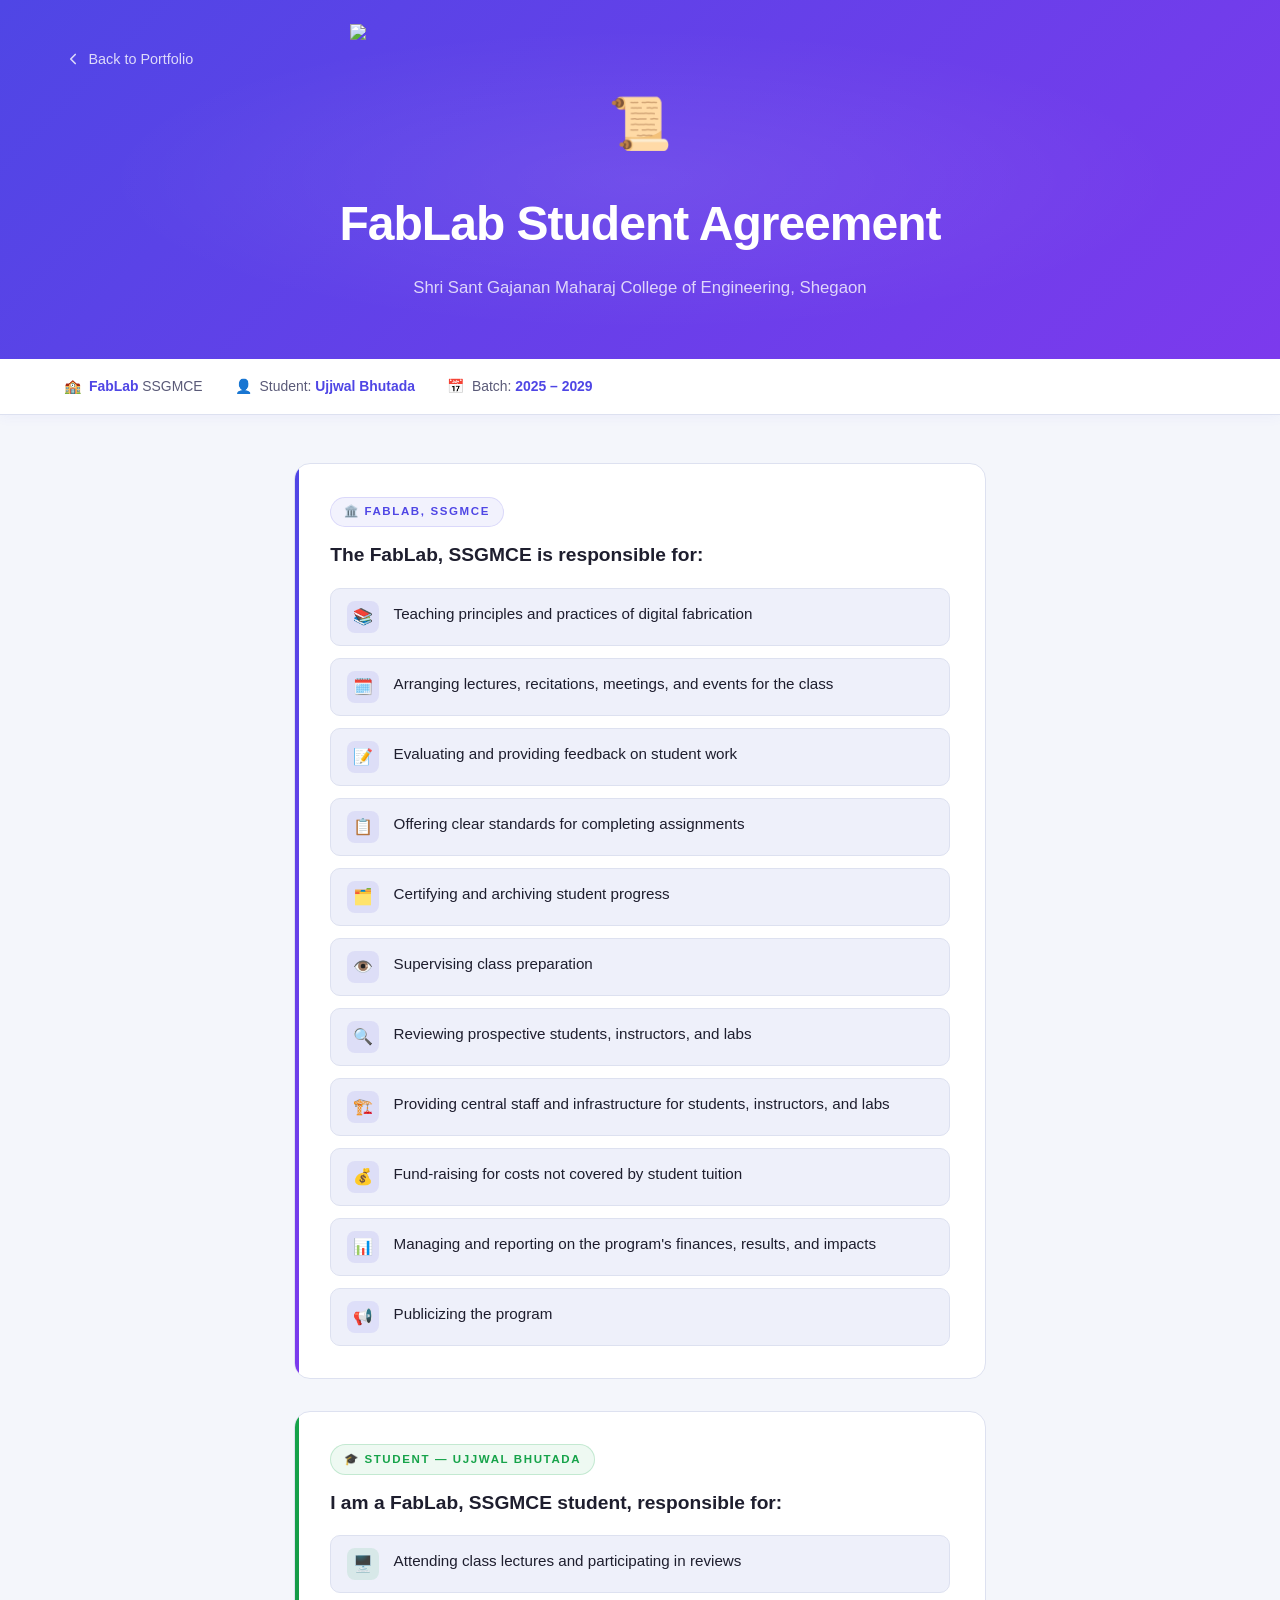
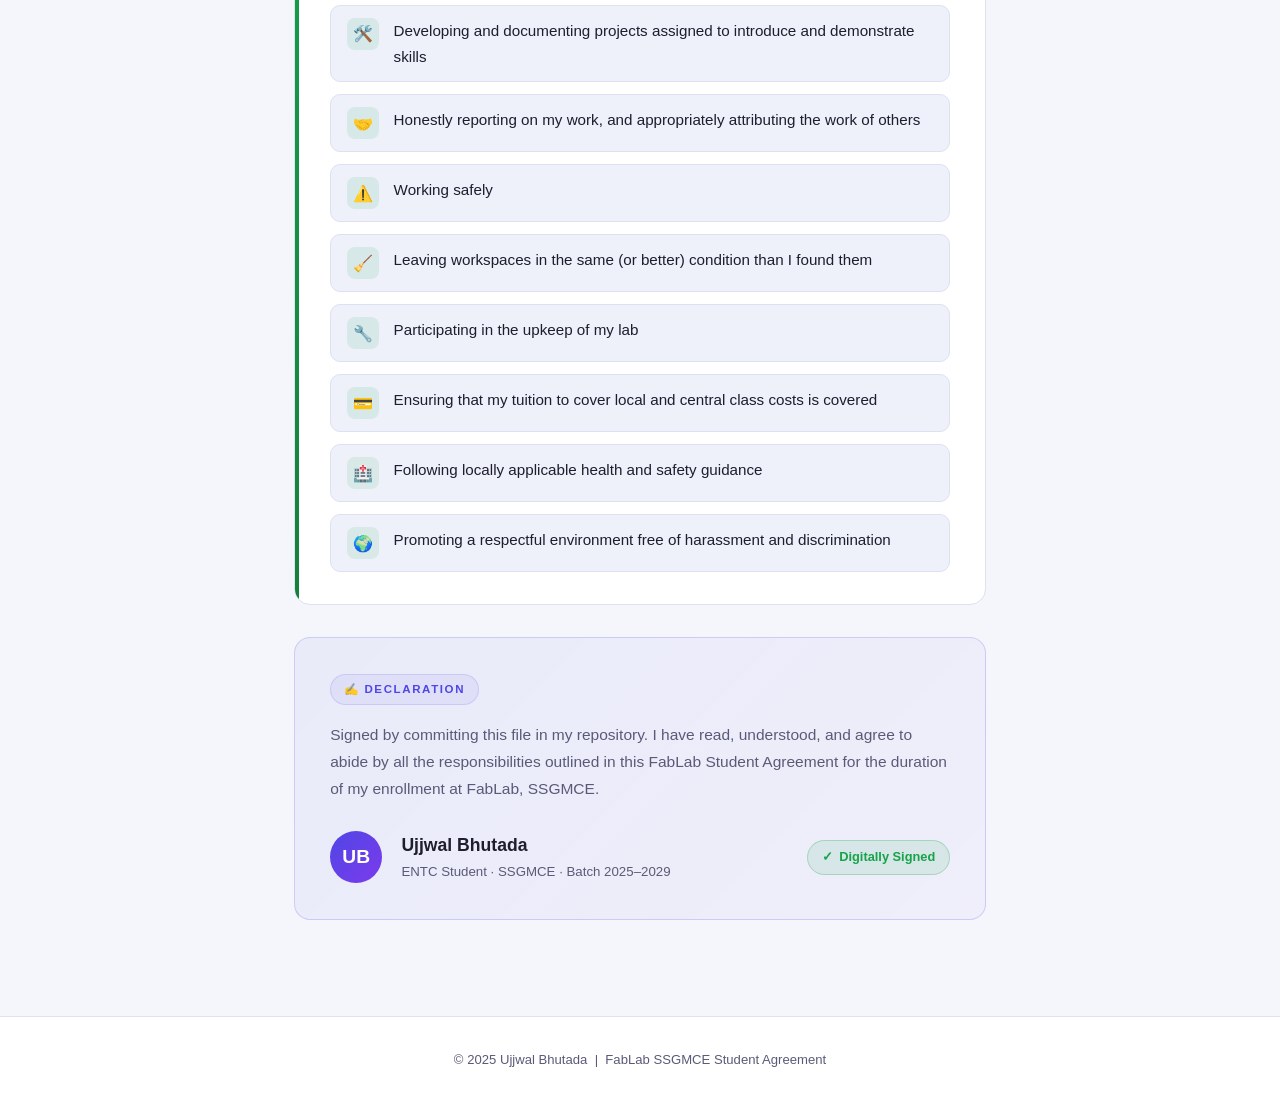
==== agreement.html @ 32186f3f "Add files via upload" ====
<!DOCTYPE html>
<html lang="en">
<head>
<meta charset="UTF-8"/>
<meta name="viewport" content="width=device-width, initial-scale=1.0"/>
<title>FabLab Agreement | Ujjwal Bhutada</title>
 
<link href="https://fonts.googleapis.com/css2?family=Poppins:ital,wght@0,100;0,200;0,300;0,400;0,500;0,600;0,700;0,800;0,900;1,100;1,200;1,300;1,400;1,500;1,600;1,700;1,800;1,900&display=swap">
<style>
  :root {
    --bg: #f4f6fb;
    --surface: #ffffff;
    --card: #eef0fa;
    --border: #dde1f0;
    --accent: #4f46e5;
    --accent3: #16a34a;
    --text: #1e1e2e;
    --muted: #5a5a78;
    --white: #ffffff;
  }

  *, *::before, *::after { box-sizing: border-box; margin: 0; padding: 0; }
  html { scroll-behavior: smooth; }

  body {
    background: var(--bg);
    color: var(--text);
    font-family: 'poppins', sans-serif;
    font-size: 16px;
    line-height: 1.7;
    overflow-x: hidden;
  }

  /* ── HERO BANNER ── */
  .page-hero {
    background: linear-gradient(135deg, #4f46e5 0%, #7c3aed 100%);
    padding: 5rem 5% 3.5rem;
    text-align: center;
    position: relative;
    overflow: hidden;
  }
  .page-hero::before {
    content: '';
    position: absolute; inset: 0;
    background: radial-gradient(ellipse 60% 60% at 50% 50%, rgba(255,255,255,.08) 0%, transparent 70%);
    pointer-events: none;
  }

  .back-btn {
    position: absolute; top: 1.5rem; left: 5%;
    display: inline-flex; align-items: center; gap: .4rem;
    color: rgba(255,255,255,.8);
    text-decoration: none; font-size: .9rem;
    transition: color .2s;
    z-index: 2;
  }
  .back-btn:hover { color: white; }
  .back-btn svg { width: 18px; height: 18px; }

  .hero-icon { font-size: 3.2rem; margin-bottom: 1rem; display: block; }

  .page-hero h1 {
    font-family: 'Syne', sans-serif;
    font-size: clamp(1.8rem, 5vw, 3rem);
    font-weight: 800; color: white;
    letter-spacing: -1px; margin-bottom: .6rem;
  }
  .page-hero p {
    color: rgba(255,255,255,.78);
    font-size: clamp(.9rem, 2vw, 1.05rem);
    max-width: 520px; margin: 0 auto;
  }

  /* ── META BAR ── */
  .meta-bar {
    background: var(--surface);
    border-bottom: 1px solid var(--border);
    padding: 1rem 5%;
    display: flex; gap: 2rem; flex-wrap: wrap; align-items: center;
    box-shadow: 0 2px 12px rgba(79,70,229,.05);
  }
  .meta-item { display: flex; align-items: center; gap: .5rem; font-size: .87rem; color: var(--muted); }
  .meta-item strong { color: var(--accent); }

  /* ── MAIN ── */
  .main-container {
    max-width: 820px; margin: 0 auto;
    padding: 3rem 5% 4rem;
  }

  /* ── SECTION BLOCK ── */
  .agr-block {
    background: var(--surface);
    border: 1px solid var(--border);
    border-radius: 16px;
    padding: 2rem 2.2rem;
    margin-bottom: 2rem;
    position: relative;
    overflow: hidden;
    opacity: 0; transform: translateY(24px);
    transition: opacity .5s ease, transform .5s ease;
  }
  .agr-block.visible { opacity: 1; transform: none; }

  .agr-block::before {
    content: '';
    position: absolute; left: 0; top: 0; bottom: 0;
    width: 4px;
    background: linear-gradient(to bottom, var(--accent), #7c3aed);
    border-radius: 4px 0 0 4px;
  }

  .block-label {
    display: inline-flex; align-items: center; gap: .5rem;
    font-size: .72rem; font-weight: 700;
    text-transform: uppercase; letter-spacing: .14em;
    color: var(--accent); margin-bottom: 1rem;
    background: rgba(79,70,229,.07);
    border: 1px solid rgba(79,70,229,.15);
    padding: .28rem .8rem; border-radius: 100px;
  }

  .block-title {
    font-family: 'poppins', sans-serif;
    font-size: 1.2rem; font-weight: 700;
    color: var(--text); margin-bottom: 1.2rem;
    line-height: 1.3;
  }

  /* ── RESPONSIBILITY LIST ── */
  .resp-list { list-style: none; display: flex; flex-direction: column; gap: .75rem; }

  .resp-list li {
    display: flex; gap: .9rem; align-items: flex-start;
    padding: .75rem 1rem;
    background: var(--card);
    border: 1px solid var(--border);
    border-radius: 10px;
    font-size: .95rem; color: var(--text);
    transition: border-color .2s, background .2s;
  }
  .resp-list li:hover {
    border-color: var(--accent);
    background: rgba(79,70,229,.04);
  }

  .resp-icon {
    width: 32px; height: 32px; flex-shrink: 0;
    background: rgba(79,70,229,.1);
    border-radius: 8px;
    display: grid; place-items: center;
    font-size: 1rem;
  }

  /* Student list — green accent */
  .student-block::before {
    background: linear-gradient(to bottom, var(--accent3), #15803d);
  }
  .student-block .block-label {
    color: var(--accent3);
    background: rgba(22,163,74,.07);
    border-color: rgba(22,163,74,.2);
  }
  .student-block .resp-icon {
    background: rgba(22,163,74,.1);
  }
  .student-block .resp-list li:hover {
    border-color: var(--accent3);
    background: rgba(22,163,74,.04);
  }

  /* ── DECLARATION ── */
  .declaration-block {
    background: linear-gradient(135deg, rgba(79,70,229,.06) 0%, rgba(124,58,237,.04) 100%);
    border: 1.5px solid rgba(79,70,229,.2);
    border-radius: 16px;
    padding: 2.2rem 2.2rem;
    margin-bottom: 2rem;
    opacity: 0; transform: translateY(24px);
    transition: opacity .5s ease, transform .5s ease;
  }
  .declaration-block.visible { opacity: 1; transform: none; }

  .declaration-block .block-label { margin-bottom: 1rem; }

  .decl-text {
    font-size: .97rem; color: var(--muted);
    margin-bottom: 1.8rem; line-height: 1.75;
  }

  .signature-row {
    display: flex; align-items: center; gap: 1.2rem;
    flex-wrap: wrap;
  }

  .sig-avatar {
    width: 52px; height: 52px;
    background: linear-gradient(135deg, #4f46e5, #7c3aed);
    border-radius: 50%;
    display: grid; place-items: center;
    font-family: 'poppins', sans-serif;
    font-weight: 800; font-size: 1.2rem;
    color: white; flex-shrink: 0;
  }

  .sig-info { display: flex; flex-direction: column; }
  .sig-name {
    font-family: 'poppins', sans-serif;
    font-size: 1.1rem; font-weight: 700; color: var(--text);
  }
  .sig-role { font-size: .83rem; color: var(--muted); }

  .sig-badge {
    margin-left: auto;
    display: inline-flex; align-items: center; gap: .4rem;
    background: rgba(22,163,74,.1);
    border: 1px solid rgba(22,163,74,.25);
    color: var(--accent3);
    font-size: .8rem; font-weight: 600;
    padding: .35rem .85rem; border-radius: 100px;
  }
  .sig-badge::before { content: '✓'; font-weight: 800; }

  /* ── FOOTER ── */
  .page-footer {
    text-align: center; padding: 2rem 5%;
    border-top: 1px solid var(--border);
    color: var(--muted); font-size: .82rem;
    background: var(--surface);
  }

  @media (max-width: 600px) {
    .agr-block, .declaration-block { padding: 1.4rem 1.2rem; }
    .sig-badge { margin-left: 0; margin-top: .6rem; }
  }
</style>
</head>
<body>

<!-- HERO -->
<div class="page-hero">
  <a class="back-btn" href="index.html">
    <svg viewBox="0 0 24 24" fill="none" stroke="currentColor" stroke-width="2.2" stroke-linecap="round" stroke-linejoin="round">
      <polyline points="15 18 9 12 15 6"/>
    </svg>
    Back to Portfolio<img src="Fablab_01.png" style="height:70px; width:auto; margin-left:150px;"/>
  </a>
  <span class="hero-icon">📜</span>
  <h1>FabLab Student Agreement</h1>
  <p>Shri Sant Gajanan Maharaj College of Engineering, Shegaon</p>
</div>

<!-- META BAR -->
<div class="meta-bar">
  <div class="meta-item">🏫 <span><strong>FabLab</strong> SSGMCE</span></div>
  <div class="meta-item">👤 <span>Student: <strong>Ujjwal Bhutada</strong></span></div>
  <div class="meta-item">📅 <span>Batch: <strong>2025 – 2029</strong></span></div>
</div>

<!-- MAIN CONTENT -->
<div class="main-container">

  <!-- FABLAB RESPONSIBILITIES -->
  <div class="agr-block">
    <div class="block-label">🏛️ FabLab, SSGMCE</div>
    <div class="block-title">The FabLab, SSGMCE is responsible for:</div>
    <ul class="resp-list">
      <li><span class="resp-icon">📚</span> Teaching principles and practices of digital fabrication</li>
      <li><span class="resp-icon">🗓️</span> Arranging lectures, recitations, meetings, and events for the class</li>
      <li><span class="resp-icon">📝</span> Evaluating and providing feedback on student work</li>
      <li><span class="resp-icon">📋</span> Offering clear standards for completing assignments</li>
      <li><span class="resp-icon">🗂️</span> Certifying and archiving student progress</li>
      <li><span class="resp-icon">👁️</span> Supervising class preparation</li>
      <li><span class="resp-icon">🔍</span> Reviewing prospective students, instructors, and labs</li>
      <li><span class="resp-icon">🏗️</span> Providing central staff and infrastructure for students, instructors, and labs</li>
      <li><span class="resp-icon">💰</span> Fund-raising for costs not covered by student tuition</li>
      <li><span class="resp-icon">📊</span> Managing and reporting on the program's finances, results, and impacts</li>
      <li><span class="resp-icon">📢</span> Publicizing the program</li>
    </ul>
  </div>

  <!-- STUDENT RESPONSIBILITIES -->
  <div class="agr-block student-block">
    <div class="block-label">🎓 Student — Ujjwal Bhutada</div>
    <div class="block-title">I am a FabLab, SSGMCE student, responsible for:</div>
    <ul class="resp-list">
      <li><span class="resp-icon">🖥️</span> Attending class lectures and participating in reviews</li>
      <li><span class="resp-icon">🛠️</span> Developing and documenting projects assigned to introduce and demonstrate skills</li>
      <li><span class="resp-icon">🤝</span> Honestly reporting on my work, and appropriately attributing the work of others</li>
      <li><span class="resp-icon">⚠️</span> Working safely</li>
      <li><span class="resp-icon">🧹</span> Leaving workspaces in the same (or better) condition than I found them</li>
      <li><span class="resp-icon">🔧</span> Participating in the upkeep of my lab</li>
      <li><span class="resp-icon">💳</span> Ensuring that my tuition to cover local and central class costs is covered</li>
      <li><span class="resp-icon">🏥</span> Following locally applicable health and safety guidance</li>
      <li><span class="resp-icon">🌍</span> Promoting a respectful environment free of harassment and discrimination</li>
    </ul>
  </div>

  <!-- DECLARATION -->
  <div class="declaration-block">
    <div class="block-label">✍️ Declaration</div>
    <p class="decl-text">
      Signed by committing this file in my repository. I have read, understood, and agree to abide by all the responsibilities outlined in this FabLab Student Agreement for the duration of my enrollment at FabLab, SSGMCE.
    </p>
    <div class="signature-row">
      <div class="sig-avatar">UB</div>
      <div class="sig-info">
        <span class="sig-name">Ujjwal Bhutada</span>
        <span class="sig-role">ENTC Student · SSGMCE · Batch 2025–2029</span>
      </div>
      <span class="sig-badge"> Digitally Signed</span>
    </div>
  </div>

</div>

<!-- FOOTER -->
<div class="page-footer">
  <p>© 2025 Ujjwal Bhutada &nbsp;|&nbsp; FabLab SSGMCE Student Agreement</p>
</div>

<script>
  // Scroll reveal
  const blocks = document.querySelectorAll('.agr-block, .declaration-block');
  const observer = new IntersectionObserver((entries) => {
    entries.forEach((e, i) => {
      if (e.isIntersecting) {
        setTimeout(() => e.target.classList.add('visible'), i * 100);
        observer.unobserve(e.target);
      }
    });
  }, { threshold: 0.1 });
  blocks.forEach(b => observer.observe(b));
</script>
</body>
</html>
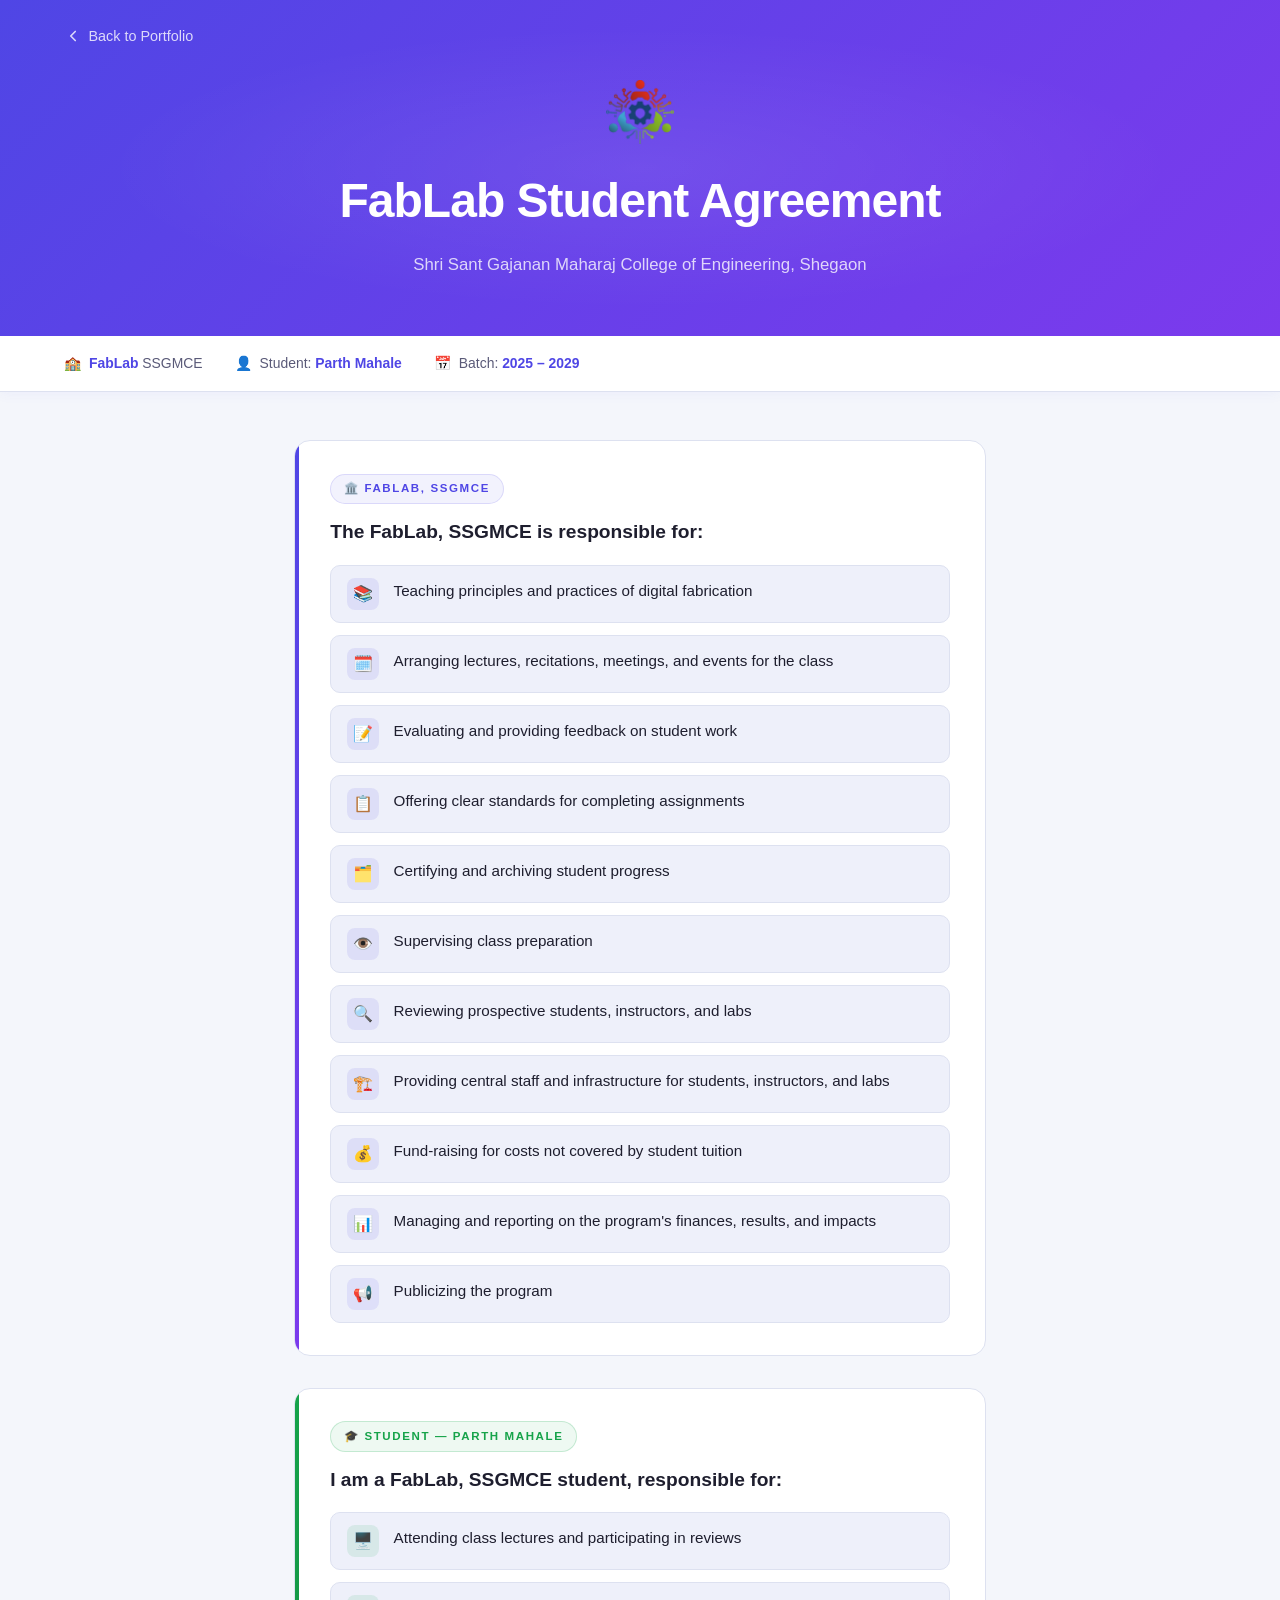
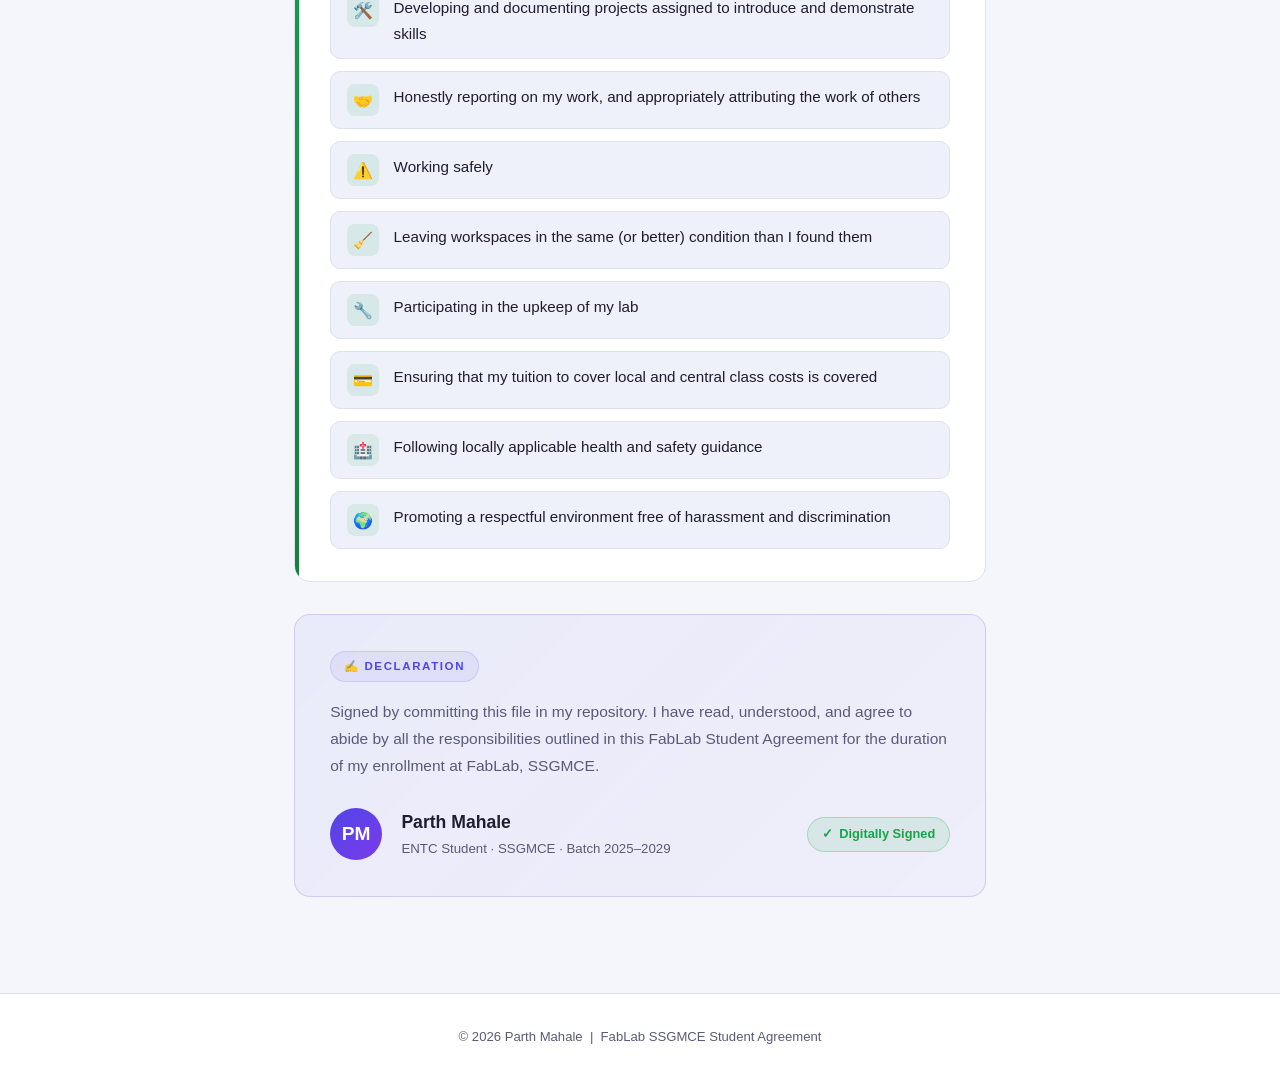
==== commit 455691f0: "Add files via upload" ====
--- a/agreement.html
+++ b/agreement.html
@@ -3,7 +3,7 @@
 <head>
 <meta charset="UTF-8"/>
 <meta name="viewport" content="width=device-width, initial-scale=1.0"/>
-<title>FabLab Agreement | Ujjwal Bhutada</title>
+<title>FabLab Agreement | Parth Mahale</title>
  
 <link href="https://fonts.googleapis.com/css2?family=Poppins:ital,wght@0,100;0,200;0,300;0,400;0,500;0,600;0,700;0,800;0,900;1,100;1,200;1,300;1,400;1,500;1,600;1,700;1,800;1,900&display=swap">
 <style>
@@ -243,9 +243,9 @@
     <svg viewBox="0 0 24 24" fill="none" stroke="currentColor" stroke-width="2.2" stroke-linecap="round" stroke-linejoin="round">
       <polyline points="15 18 9 12 15 6"/>
     </svg>
-    Back to Portfolio<img src="Fablab_01.png" style="height:70px; width:auto; margin-left:150px;"/>
+    Back to Portfolio
   </a>
-  <span class="hero-icon">📜</span>
+  <img src="[data-uri]" alt="FabLab logo" style="height:64px;width:auto;display:block;margin:0 auto 1rem;" />
   <h1>FabLab Student Agreement</h1>
   <p>Shri Sant Gajanan Maharaj College of Engineering, Shegaon</p>
 </div>
@@ -253,7 +253,7 @@
 <!-- META BAR -->
 <div class="meta-bar">
   <div class="meta-item">🏫 <span><strong>FabLab</strong> SSGMCE</span></div>
-  <div class="meta-item">👤 <span>Student: <strong>Ujjwal Bhutada</strong></span></div>
+  <div class="meta-item">👤 <span>Student: <strong>Parth Mahale</strong></span></div>
   <div class="meta-item">📅 <span>Batch: <strong>2025 – 2029</strong></span></div>
 </div>
 
@@ -281,7 +281,7 @@
 
   <!-- STUDENT RESPONSIBILITIES -->
   <div class="agr-block student-block">
-    <div class="block-label">🎓 Student — Ujjwal Bhutada</div>
+    <div class="block-label">🎓 Student — Parth Mahale</div>
     <div class="block-title">I am a FabLab, SSGMCE student, responsible for:</div>
     <ul class="resp-list">
       <li><span class="resp-icon">🖥️</span> Attending class lectures and participating in reviews</li>
@@ -303,9 +303,9 @@
       Signed by committing this file in my repository. I have read, understood, and agree to abide by all the responsibilities outlined in this FabLab Student Agreement for the duration of my enrollment at FabLab, SSGMCE.
     </p>
     <div class="signature-row">
-      <div class="sig-avatar">UB</div>
+      <div class="sig-avatar">PM</div>
       <div class="sig-info">
-        <span class="sig-name">Ujjwal Bhutada</span>
+        <span class="sig-name">Parth Mahale</span>
         <span class="sig-role">ENTC Student · SSGMCE · Batch 2025–2029</span>
       </div>
       <span class="sig-badge"> Digitally Signed</span>
@@ -316,7 +316,7 @@
 
 <!-- FOOTER -->
 <div class="page-footer">
-  <p>© 2025 Ujjwal Bhutada &nbsp;|&nbsp; FabLab SSGMCE Student Agreement</p>
+  <p>© 2026 Parth Mahale &nbsp;|&nbsp; FabLab SSGMCE Student Agreement</p>
 </div>
 
 <script>
